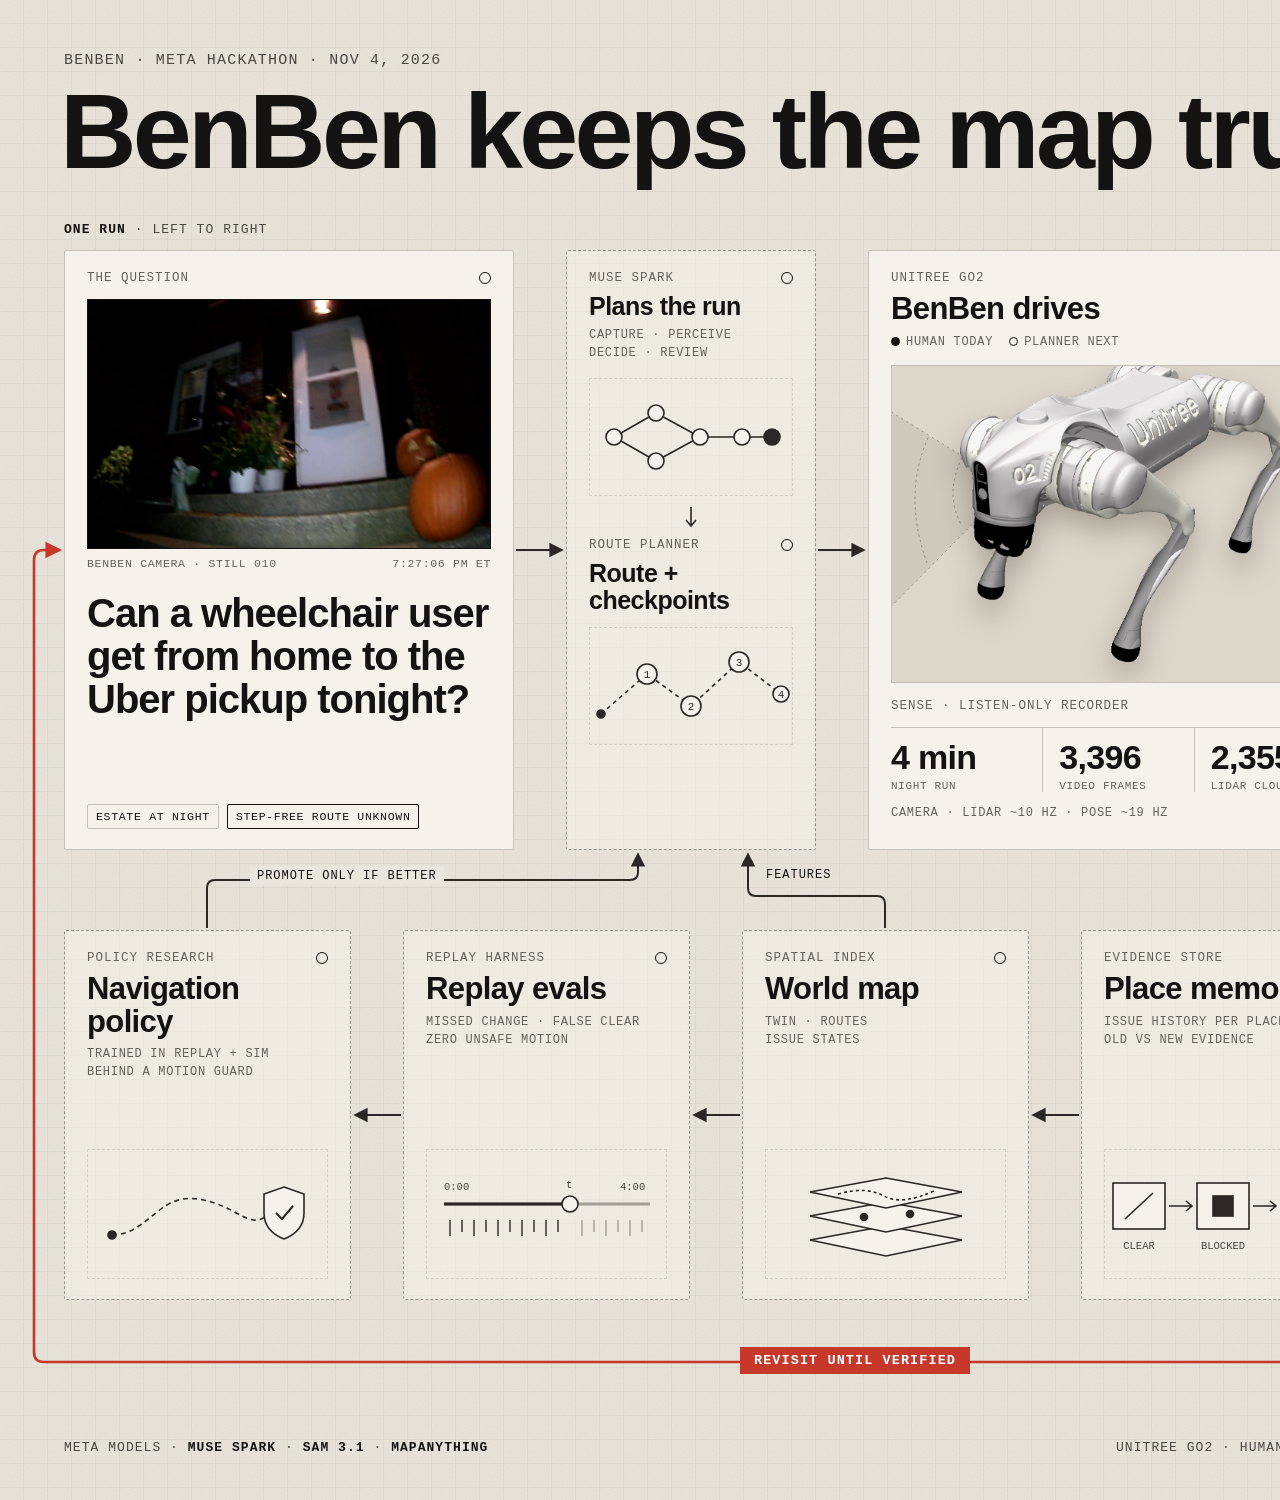
==== docs/onepagers/master.html @ 8ac91b49 "Add master graphic, one-pagers (today, 2032), v2 house style and Go2 render master.png merges the pi" ====
<!doctype html>
<html lang="en">
<head>
<meta charset="utf-8">
<title>BenBen Master Graphic</title>
<meta name="viewport" content="width=2400">
<style>
@font-face{font-family:"Inter";src:url("../../app/static/fonts/Inter-Latin.woff2") format("woff2");font-weight:100 900;}
:root{
  --ink:#141312; --ink2:#1e1c1a; --ink3:#2a2724;
  --g1:#4a4642; --g2:#66615b; --g3:#a39d94; --hair:rgba(20,19,18,.22);
  --paper:#ebe6dd; --card:#f5f2ec; --card2:#efebe4; --well:#ddd6ca;
  --red:#c7372a; --red2:#8f2a20; --red3:#e0786b; --khaki:#b3a37f;
  --grot:"Helvetica Neue",Helvetica,Arial,sans-serif;
  --mono:"SF Mono",ui-monospace,Menlo,monospace;
}
*{box-sizing:border-box;margin:0;padding:0}
html,body{width:2400px;height:1500px;overflow:hidden;background:var(--paper)}
body{font-family:Inter,system-ui,sans-serif;color:var(--ink);-webkit-font-smoothing:antialiased;position:relative;
  background-color:var(--paper);
  background-image:
    linear-gradient(rgba(20,19,18,.045) 1px,transparent 1px),
    linear-gradient(90deg,rgba(20,19,18,.045) 1px,transparent 1px);
  background-size:24px 24px;background-position:-1px -1px;}
body::before{content:"";position:absolute;inset:0;pointer-events:none;opacity:.35;mix-blend-mode:multiply;
  background-image:url("data:image/svg+xml;utf8,<svg xmlns='http://www.w3.org/2000/svg' width='240' height='240'><filter id='n'><feTurbulence type='fractalNoise' baseFrequency='.9' numOctaves='2' stitchTiles='stitch'/><feColorMatrix values='0 0 0 0 .45  0 0 0 0 .42  0 0 0 0 .38  0 0 0 .35 0'/></filter><rect width='240' height='240' filter='url(%23n)'/></svg>");}
.abs{position:absolute}
.mono{font-family:var(--mono);text-transform:uppercase;letter-spacing:.08em}

/* header */
.eyebrow{left:64px;top:52px;font-size:15px;color:var(--g1)}
h1{position:absolute;left:60px;top:78px;font-family:var(--grot);font-weight:700;font-size:106px;line-height:1;letter-spacing:-.035em;color:var(--ink)}
.sub{left:1452px;top:104px;width:884px;font-size:25px;line-height:1.42;color:var(--ink3)}
.legend{right:64px;top:44px;display:flex;gap:22px;align-items:center;font-size:13px;color:var(--g1);border:1px solid var(--hair);padding:9px 14px;background:var(--card)}
.legend span{display:inline-flex;gap:8px;align-items:center}
.lane{font-size:13px;color:var(--g1)}
.lane b{color:var(--ink);font-weight:600}

/* status dots */
.dot{width:12px;height:12px;border-radius:50%;border:1.6px solid var(--ink);display:inline-block;flex:none}
.dot.ran{background:var(--ink)}
.dot.wired{background:linear-gradient(90deg,var(--ink) 50%,transparent 50%)}
.dark .dot{border-color:#efebe4}
.dark .dot.ran{background:#efebe4}
.dots{display:inline-flex;gap:5px}

/* cards */
.card{position:absolute;background:var(--card);border:1px solid var(--hair);border-radius:2px;padding:20px 22px;display:flex;flex-direction:column}
.card.road{border-style:dashed;border-color:rgba(20,19,18,.4);background:rgba(245,242,236,.55)}
.card.road .icon{background:transparent;border-style:dashed}
.card.dark{background:var(--ink2);border-color:var(--ink);color:#f2eee7}
.k{display:flex;justify-content:space-between;align-items:center;font-family:var(--mono);font-size:12.5px;letter-spacing:.08em;text-transform:uppercase;color:var(--g2)}
.dark .k{color:#b5aea4}
.t{font-family:var(--grot);font-weight:700;font-size:31px;letter-spacing:-.02em;line-height:1.05;margin-top:8px}
.t.sm{font-size:25px}
.s{font-family:var(--mono);font-size:12px;letter-spacing:.06em;text-transform:uppercase;color:var(--g2);margin-top:7px;line-height:1.5}
.dark .s{color:#b5aea4}
.photo{position:relative;overflow:hidden;background:#000;border:1px solid var(--ink)}
.photo img{display:block;width:100%;height:100%;object-fit:cover}
.cap{display:flex;justify-content:space-between;font-family:var(--mono);font-size:11.5px;letter-spacing:.06em;text-transform:uppercase;color:var(--g2);margin-top:8px}
.rule{height:1px;background:var(--hair);margin:16px 0}
.dark .rule{background:rgba(239,235,228,.18)}
.icon{margin-top:auto;height:112px;background:var(--card2);border:1px solid rgba(20,19,18,.12);display:grid;place-items:center}
.icon svg{display:block}
.chip{display:inline-flex;align-items:center;gap:7px;font-family:var(--mono);font-size:11.5px;letter-spacing:.06em;text-transform:uppercase;padding:5px 8px;border:1px solid var(--hair);border-radius:2px;white-space:nowrap}
.chip i{width:9px;height:9px;border-radius:50%;display:inline-block}

/* question */
.q{font-family:var(--grot);font-weight:700;font-size:40px;line-height:1.08;letter-spacing:-.025em;margin-top:22px;color:var(--ink)}

/* robot */
.robot{position:relative;height:318px;background:var(--well);margin-top:14px;border:1px solid rgba(20,19,18,.12);overflow:hidden}
.robot img{position:absolute;left:68px;top:-6px;width:330px;filter:sepia(.28) saturate(.75) contrast(1.06) brightness(.96) drop-shadow(0 14px 14px rgba(40,30,20,.28))}
.robot .fan{position:absolute;left:0;top:0}
.stats{display:grid;grid-template-columns:repeat(3,1fr);gap:0;margin-top:14px;border-top:1px solid var(--hair)}
.stat{padding:12px 0 0}
.stat+.stat{padding-left:16px;border-left:1px solid var(--hair)}
.stat .v{font-family:var(--grot);font-weight:700;font-size:34px;letter-spacing:-.02em;line-height:1}
.stat .l{font-family:var(--mono);font-size:11px;letter-spacing:.06em;text-transform:uppercase;color:var(--g2);margin-top:6px}

/* finding */
.sam{position:absolute;border:3px solid var(--red);background:rgba(199,55,42,.12)}
.sam span{position:absolute;left:-3px;top:-27px;background:var(--red);color:#fff;font-family:var(--mono);font-size:12px;font-weight:600;letter-spacing:.04em;padding:4px 7px;white-space:nowrap}
.quote{font-size:22px;line-height:1.4;color:#f5f2ec;margin-top:14px}
.tally{display:flex;gap:8px;flex-wrap:nowrap;margin-top:auto}
.dark .chip{border-color:rgba(239,235,228,.3);color:#efebe4}
.chip.flag{background:var(--khaki);border-color:var(--khaki);color:var(--ink);font-weight:600}

/* twin */
.twinwrap{display:grid;grid-template-columns:200px 1fr;gap:16px;margin-top:12px;flex:1;min-height:0}
.lidar{background:#fafafa;border:1px solid rgba(20,19,18,.12);height:168px;overflow:hidden}
.lidar img{width:100%;height:100%;object-fit:cover;filter:grayscale(1) contrast(1.15) sepia(.25)}

/* footer */
.foot{left:64px;right:64px;top:1440px;display:flex;justify-content:space-between;font-size:13px;color:var(--g1)}
.foot b{color:var(--ink);font-weight:600}
svg.wires{position:absolute;left:0;top:0;pointer-events:none}
.wlabel{position:absolute;font-family:var(--mono);font-size:12px;letter-spacing:.08em;text-transform:uppercase;color:var(--ink);background:var(--paper);padding:3px 7px;white-space:nowrap}
</style>
</head>
<body>

<!-- ============ HEADER ============ -->
<div class="abs mono eyebrow">BenBen · Meta hackathon · Nov 4, 2026</div>
<h1>BenBen keeps the map true.</h1>
<p class="abs sub">Routing apps trust their map. BenBen walks the route and Meta's models judge each hazard. Nothing counts as clear until it is seen clear.</p>
<div class="abs legend mono"><span><i class="dot ran"></i>ran Nov 4</span><span><i class="dot wired"></i>wired, tested offline</span><span><i class="dot"></i>roadmap</span></div>

<div class="abs mono lane" style="left:64px;top:222px"><b>One run</b> · left to right</div>
<div class="abs mono lane" style="left:1420px;top:892px"><b>Every run</b> · memory · right to left</div>

<!-- ============ TOP LANE: ONE RUN ============ -->
<!-- 1 question -->
<div class="card" style="left:64px;top:250px;width:450px;height:600px">
  <div class="k"><span>The question</span><i class="dot"></i></div>
  <div class="photo" style="margin-top:14px;height:250px"><img src="assets/m-frame-010.jpg" alt="Night camera frame: concrete steps with pumpkins up to a door, no ramp"></div>
  <div class="cap"><span>BenBen camera · still 010</span><span>7:27:06 PM ET</span></div>
  <p class="q">Can a wheelchair user get from home to the Uber pickup tonight?</p>
  <div style="margin-top:auto;display:flex;gap:8px"><span class="chip">Estate at night</span><span class="chip" style="border-color:var(--ink);color:var(--ink)">Step-free route unknown</span></div>
</div>

<!-- 2 plan -->
<div class="card road" style="left:566px;top:250px;width:250px;height:600px">
  <div class="k"><span>Muse Spark</span><i class="dot"></i></div>
  <div class="t sm">Plans the run</div>
  <div class="s">capture · perceive<br>decide · review</div>
  <div class="icon" style="margin-top:16px;height:118px">
    <svg width="190" height="80" viewBox="0 0 190 80" fill="none" stroke="#2a2724" stroke-width="1.6">
      <path d="M18 40 L60 16 M18 40 L60 64 M60 16 L104 40 M60 64 L104 40 M104 40 L146 40 M146 40 L176 40"/>
      <circle cx="18" cy="40" r="8" fill="#f5f2ec"/><circle cx="60" cy="16" r="8" fill="#f5f2ec"/><circle cx="60" cy="64" r="8" fill="#f5f2ec"/>
      <circle cx="104" cy="40" r="8" fill="#f5f2ec"/><circle cx="146" cy="40" r="8" fill="#f5f2ec"/><circle cx="176" cy="40" r="8" fill="#2a2724"/>
    </svg>
  </div>
  <div style="text-align:center;margin:10px 0 6px"><svg width="14" height="22" viewBox="0 0 14 22"><path d="M7 1V19M2 14L7 20L12 14" fill="none" stroke="#2a2724" stroke-width="1.6"/></svg></div>
  <div class="k"><span>Route planner</span><i class="dot"></i></div>
  <div class="t sm">Route + checkpoints</div>
  <div class="icon" style="margin-top:14px;height:118px">
    <svg width="200" height="84" viewBox="0 0 200 84" fill="none" stroke="#2a2724" stroke-width="1.6" font-family="Menlo,monospace" font-size="11">
      <path d="M10 70 L56 30 L100 62 L148 18 L190 50" stroke-dasharray="4 4"/>
      <circle cx="10" cy="70" r="4" fill="#2a2724"/>
      <g fill="#f5f2ec"><circle cx="56" cy="30" r="10"/><circle cx="100" cy="62" r="10"/><circle cx="148" cy="18" r="10"/><circle cx="190" cy="50" r="8"/></g>
      <g fill="#2a2724" stroke="none" text-anchor="middle"><text x="56" y="34">1</text><text x="100" y="66">2</text><text x="148" y="22">3</text><text x="190" y="54">4</text></g>
    </svg>
  </div>
</div>

<!-- 3 robot + sense -->
<div class="card" style="left:868px;top:250px;width:500px;height:600px">
  <div class="k"><span>Unitree Go2</span><span class="dots"><i class="dot ran"></i><i class="dot"></i></span></div>
  <div class="t">BenBen drives</div>
  <div class="s" style="display:flex;gap:16px;align-items:center"><span style="display:inline-flex;gap:6px;align-items:center"><i class="dot ran" style="width:9px;height:9px"></i>human today</span><span style="display:inline-flex;gap:6px;align-items:center"><i class="dot" style="width:9px;height:9px"></i>planner next</span></div>
  <div class="robot">
    <svg class="fan" width="456" height="300" viewBox="0 0 456 300">
      <path d="M118 120 L-10 40 L-10 250 Z" fill="rgba(20,19,18,.07)"/>
      <path d="M118 120 L-10 40 M118 120 L-10 250" stroke="rgba(20,19,18,.35)" stroke-width="1" stroke-dasharray="2 4"/>
      <g fill="none" stroke="rgba(20,19,18,.35)" stroke-width="1" stroke-dasharray="1.5 4" stroke-linecap="round"><path d="M70 92 Q52 128 70 160"/><path d="M36 72 Q10 130 36 200"/></g>
    </svg>
    <img src="assets/go2-render.png" alt="Unitree Go2 robot dog">
  </div>
  <div class="k" style="margin-top:16px"><span>Sense · listen-only recorder</span><i class="dot ran"></i></div>
  <div class="stats">
    <div class="stat"><div class="v">4 min</div><div class="l">night run</div></div>
    <div class="stat"><div class="v">3,396</div><div class="l">video frames</div></div>
    <div class="stat"><div class="v">2,355</div><div class="l">LiDAR clouds</div></div>
  </div>
  <div class="s" style="margin-top:12px">camera · LiDAR ~10 Hz · pose ~19 Hz</div>
</div>

<!-- 4 finding (focal) -->
<div class="card dark" style="left:1420px;top:250px;width:600px;height:600px">
  <div class="k"><span>SAM 3.1 + Muse Spark</span><i class="dot ran"></i></div>
  <div class="t" style="color:#f5f2ec">Perceive + decide</div>
  <div class="photo" style="margin-top:14px;height:300px;border-color:#000">
    <img src="assets/m-frame-048.jpg" alt="Night frame: a large white paper bag on the footpath">
    <div class="sam" style="left:15.234%;top:40.417%;width:32.656%;height:59.444%"><span>SAM 3.1 · paper bag · 0.86</span></div>
  </div>
  <div style="display:flex;gap:10px;align-items:center;margin-top:14px">
    <span class="chip flag">Flag for service</span>
    <span class="mono" style="font-size:11.5px;color:#b5aea4">7:27:46 PM · Muse 20.8 s · SAM 1.7 s</span>
  </div>
  <p class="quote">“A large white paper bag is sitting on the path in the torch light.”</p>
  <div class="tally">
    <span class="mono" style="font-size:11.5px;color:#b5aea4;align-self:center;margin-right:2px">14 stills</span>
    <span class="chip"><i style="background:#efebe4"></i>1 reroute</span>
    <span class="chip"><i style="background:var(--khaki)"></i>2 flag</span>
    <span class="chip"><i style="background:var(--red3)"></i>1 report</span>
    <span class="chip"><i style="border:1.5px solid #a39d94"></i>10 need a human</span>
  </div>
</div>

<!-- 5 review -->
<div class="card" style="left:2072px;top:250px;width:264px;height:600px">
  <div class="k"><span>Workbench</span><i class="dot wired"></i></div>
  <div class="t">Review → act</div>
  <div class="s">a person approves</div>
  <div class="icon" style="margin-top:18px;height:190px">
    <svg width="210" height="110" viewBox="0 0 210 110" fill="none" stroke="#2a2724" stroke-width="1.6">
      <rect x="6" y="38" width="96" height="34" rx="17" fill="#f5f2ec"/>
      <circle cx="24" cy="55" r="9" fill="#2a2724" stroke="none"/><path d="M19.5 55 L23 58.5 L29 51.5" stroke="#f5f2ec" stroke-width="1.8"/>
      <text x="40" y="60" font-family="Menlo,monospace" font-size="12" fill="#2a2724" stroke="none">APPROVE</text>
      <path d="M110 55 H130 M125 50 L131 55 L125 60"/>
      <path d="M142 12 H196 V92 L188 98 L180 92 L172 98 L164 92 L156 98 L148 92 L142 98 Z" fill="#f5f2ec"/>
      <path d="M152 28 H186 M152 40 H186 M152 52 H176" stroke-width="1.2"/>
      <circle cx="178" cy="74" r="8"/><path d="M174 74 L177 77 L182 71"/>
    </svg>
  </div>
  <div class="k" style="margin-top:22px"><span>Actions</span></div>
  <div style="display:flex;flex-direction:column;gap:8px;margin-top:10px">
    <span class="chip" style="align-self:flex-start"><i style="background:var(--red)"></i>Report an issue</span>
    <span class="chip" style="align-self:flex-start"><i style="background:var(--ink)"></i>Reroute</span>
    <span class="chip" style="align-self:flex-start"><i style="background:var(--khaki)"></i>Flag for service</span>
    <span class="chip" style="align-self:flex-start"><i style="border:1.5px solid var(--g3)"></i>Needs a human</span>
  </div>
</div>

<!-- ============ BOTTOM LANE: MEMORY ============ -->
<!-- archive -->
<div class="card" style="left:2072px;top:930px;width:264px;height:370px">
  <div class="k"><span>SQLite + run folder</span><i class="dot ran"></i></div>
  <div class="t">Run archive</div>
  <div class="s">every frame · cloud · pose</div>
  <div class="icon" style="height:150px">
    <svg width="210" height="100" viewBox="0 0 210 100" fill="none" stroke="#2a2724" stroke-width="1.6" font-family="Menlo,monospace" font-size="11">
      <g fill="#f5f2ec"><path d="M12 14 H50 L62 26 V86 H12 Z"/><path d="M80 14 H118 L130 26 V86 H80 Z"/><path d="M148 14 H186 L198 26 V86 H148 Z"/></g>
      <path d="M50 14 V26 H62 M118 14 V26 H130 M186 14 V26 H198" stroke-width="1.2"/>
      <path d="M29 42 L43 50 L29 58 Z" fill="#2a2724"/>
      <g fill="#2a2724" stroke="none"><circle cx="96" cy="44" r="2"/><circle cx="104" cy="50" r="2"/><circle cx="112" cy="46" r="2"/><circle cx="100" cy="56" r="2"/><circle cx="110" cy="58" r="2"/></g>
      <path d="M160 42 H186 M160 50 H184 M160 58 H182" stroke-width="1.2"/>
      <g fill="#2a2724" stroke="none" text-anchor="middle"><text x="37" y="78">mp4</text><text x="105" y="78">npy</text><text x="173" y="78">jsonl</text></g>
    </svg>
  </div>
</div>

<!-- twin -->
<div class="card" style="left:1420px;top:930px;width:600px;height:370px">
  <div class="k"><span>Reconstruction</span><i class="dot ran"></i></div>
  <div class="t">Virtual twin</div>
  <div class="twinwrap">
    <div>
      <div class="lidar"><img src="assets/m-lidar-iso.jpg" alt="LiDAR voxel map of the Nov 4 route"></div>
      <div class="cap" style="margin-top:7px"><span>LiDAR map · Nov 4</span></div>
      <div style="font-size:16px;line-height:1.4;color:var(--ink3);margin-top:16px"><b style="color:var(--red2)">Bag stays open:</b> a dark view can't close it.</div>
    </div>
    <div style="display:flex;flex-direction:column">
      <svg id="twin" viewBox="0 -4 482 330" width="350" height="240" style="margin-top:4px"></svg>
      <div class="cap" style="margin-top:0;justify-content:flex-end"><span>schematic · pins placed by hand</span></div>
    </div>
  </div>
</div>

<!-- place memory -->
<div class="card road" style="left:1081px;top:930px;width:287px;height:370px">
  <div class="k"><span>Evidence store</span><i class="dot"></i></div>
  <div class="t">Place memory</div>
  <div class="s">issue history per place<br>old vs new evidence</div>
  <div class="icon" style="height:130px">
    <svg width="240" height="86" viewBox="0 0 240 86" fill="none" stroke="#2a2724" stroke-width="1.6" font-family="Menlo,monospace" font-size="10.5">
      <rect x="8" y="12" width="52" height="46" fill="#f5f2ec"/><path d="M20 48 L48 22"/>
      <rect x="92" y="12" width="52" height="46" fill="#f5f2ec"/><rect x="108" y="25" width="20" height="20" fill="#2a2724"/>
      <rect x="176" y="12" width="52" height="46" fill="#f5f2ec"/><path d="M188 48 L216 22"/><path d="M196 36 L201 41 L210 30" stroke-width="2"/>
      <path d="M64 35 H86 M81 30 L87 35 L81 40 M148 35 H170 M165 30 L171 35 L165 40"/>
      <g fill="#4a4642" stroke="none" text-anchor="middle"><text x="34" y="78">CLEAR</text><text x="118" y="78">BLOCKED</text><text x="202" y="78">CLEARED</text></g>
    </svg>
  </div>
</div>

<!-- world map -->
<div class="card road" style="left:742px;top:930px;width:287px;height:370px">
  <div class="k"><span>Spatial index</span><i class="dot"></i></div>
  <div class="t">World map</div>
  <div class="s">twin · routes<br>issue states</div>
  <div class="icon" style="height:130px">
    <svg width="200" height="100" viewBox="0 0 200 100" fill="none" stroke="#2a2724" stroke-width="1.6">
      <path d="M100 62 L176 76 L100 92 L24 76 Z" fill="#f5f2ec"/>
      <path d="M100 38 L176 52 L100 68 L24 52 Z" fill="#f5f2ec"/>
      <path d="M100 14 L176 28 L100 44 L24 28 Z" fill="#f5f2ec"/>
      <path d="M52 30 Q80 22 98 32 T150 26" stroke-dasharray="3 3"/>
      <circle cx="78" cy="53" r="3.5" fill="#2a2724"/><circle cx="124" cy="50" r="3.5" fill="#2a2724"/>
    </svg>
  </div>
</div>

<!-- replay -->
<div class="card road" style="left:403px;top:930px;width:287px;height:370px">
  <div class="k"><span>Replay harness</span><i class="dot"></i></div>
  <div class="t">Replay evals</div>
  <div class="s">missed change · false clear<br>zero unsafe motion</div>
  <div class="icon" style="height:130px">
    <svg width="230" height="80" viewBox="0 0 230 80" fill="none" stroke="#2a2724" stroke-width="1.6" font-family="Menlo,monospace" font-size="10.5">
      <path d="M12 30 H218" stroke="#a39d94" stroke-width="3"/><path d="M12 30 H138" stroke-width="3"/>
      <circle cx="138" cy="30" r="8" fill="#f5f2ec"/>
      <g stroke-width="1.4"><path d="M18 46 V62 M30 46 V58 M42 46 V62 M54 46 V58 M66 46 V62 M78 46 V58 M90 46 V62 M102 46 V58 M114 46 V62 M126 46 V58"/></g>
      <g stroke="#a39d94" stroke-width="1.4"><path d="M150 46 V62 M162 46 V58 M174 46 V62 M186 46 V58 M198 46 V62 M210 46 V58"/></g>
      <g fill="#4a4642" stroke="none"><text x="12" y="16">0:00</text><text x="134" y="14">t</text><text x="188" y="16">4:00</text></g>
    </svg>
  </div>
</div>

<!-- policy -->
<div class="card road" style="left:64px;top:930px;width:287px;height:370px">
  <div class="k"><span>Policy research</span><i class="dot"></i></div>
  <div class="t">Navigation policy</div>
  <div class="s">trained in replay + sim<br>behind a motion guard</div>
  <div class="icon" style="height:130px">
    <svg width="220" height="90" viewBox="0 0 220 90" fill="none" stroke="#2a2724" stroke-width="1.6">
      <path d="M14 66 C50 66 60 24 100 30 S150 62 170 46" stroke-dasharray="5 4"/>
      <circle cx="14" cy="66" r="4" fill="#2a2724"/>
      <path d="M186 18 L206 25 V44 C206 58 196 66 186 70 C176 66 166 58 166 44 V25 Z" fill="#f5f2ec"/>
      <path d="M178 44 L184 50 L195 37" stroke-width="2"/>
    </svg>
  </div>
</div>

<!-- ============ WIRES ============ -->
<svg class="wires" width="2400" height="1500" viewBox="0 0 2400 1500">
  <defs>
    <marker id="a" viewBox="0 0 10 10" refX="8" refY="5" markerWidth="9" markerHeight="9" orient="auto-start-reverse"><path d="M1 1 L9 5 L1 9 Z" fill="#2a2724"/></marker>
    <marker id="ar" viewBox="0 0 10 10" refX="8" refY="5" markerWidth="8" markerHeight="8" orient="auto-start-reverse"><path d="M1 1 L9 5 L1 9 Z" fill="#c7372a"/></marker>
  </defs>
  <g stroke="#2a2724" stroke-width="2" fill="none" marker-end="url(#a)">
    <!-- online run -->
    <path d="M516 550 H562"/><path d="M818 550 H864"/><path d="M1370 550 H1416"/><path d="M2022 550 H2068"/>
    <!-- every step -->
    <path d="M2204 852 V926"/>
    <!-- memory, right to left -->
    <path d="M2070 1115 H2024"/><path d="M1418 1115 H1372"/><path d="M1079 1115 H1033"/><path d="M740 1115 H694"/><path d="M401 1115 H355"/>
    <!-- features: world map -> route planner -->
    <path d="M885 928 V904 Q885 896 877 896 H756 Q748 896 748 888 V854"/>
    <!-- promote only if better: policy -> route planner -->
    <path d="M207 928 V888 Q207 880 215 880 H630 Q638 880 638 872 V854"/>
  </g>
  <!-- revisit until verified (red loop): twin -> back to the question -->
  <path d="M1720 1302 V1352 Q1720 1362 1710 1362 H44 Q34 1362 34 1352 V560 Q34 550 44 550 H60" stroke="#c7372a" stroke-width="2.6" fill="none" marker-end="url(#ar)"/>
</svg>
<div class="wlabel" style="left:2214px;top:878px">every step</div>
<div class="wlabel" style="left:250px;top:866px">promote only if better</div>
<div class="wlabel" style="left:766px;top:882px;background:transparent;padding:0;top:868px">features</div>
<div class="wlabel" style="left:740px;top:1347px;background:var(--red);color:#fff;font-weight:600;font-size:13.5px;padding:6px 14px">revisit until verified</div>

<div class="abs foot mono"><span>Meta models · <b>Muse Spark</b> · <b>SAM 3.1</b> · <b>MapAnything</b></span><span>Unitree Go2 · human-piloted Nov 4</span><span><b>github.com/shivraj-S-bhatti/benben</b></span></div>

<script>
/* isometric twin schematic, ink on paper (ported from hero.html) */
(function(){
  const svg=document.getElementById('twin');
  const k=15,ox=208,oy=56;
  const P=(x,y,z=0)=>[ox+(x-y)*k*.866, oy+(x+y)*k*.5-z*k];
  const pts=a=>a.map(p=>P(...p).map(v=>v.toFixed(1)).join(',')).join(' ');
  let out='';
  const L='#2a2724';
  const poly=(a,fill,stroke=L,w=1.1,extra='')=>out+=`<polygon points="${pts(a)}" fill="${fill}" stroke="${stroke}" stroke-width="${w}" stroke-linejoin="round" ${extra}/>`;
  const line=(a,stroke=L,w=1.1,extra='')=>out+=`<polyline points="${pts(a)}" fill="none" stroke="${stroke}" stroke-width="${w}" stroke-linecap="round" stroke-linejoin="round" ${extra}/>`;
  poly([[0,0],[20,0],[20,14],[0,14]],'#efebe4','rgba(20,19,18,.35)',1);
  for(let i=1;i<20;i++)for(let j=1;j<14;j++){const [a,b]=P(i,j);out+=`<circle cx="${a}" cy="${b}" r=".7" fill="rgba(20,19,18,.25)"/>`;}
  poly([[8.2,0],[11.6,0],[11.6,14],[8.2,14]],'#e4ded3','rgba(20,19,18,.5)',1);
  poly([[3,6],[5.2,6],[5.2,8.2],[3,8.2]],'#e4ded3','rgba(20,19,18,.45)',1);
  poly([[5.2,7],[8.2,7],[8.2,8.2],[5.2,8.2]],'#e4ded3','rgba(20,19,18,.45)',1);
  for(let i=0;i<3;i++)line([[3,6+i*.55,.35*(3-i)],[5.2,6+i*.55,.35*(3-i)]],L,1.3);
  line([[8.2,1,1],[8.2,5,1]],L,1.1);
  for(let y=1;y<=5;y+=.8)line([[8.2,y,0],[8.2,y,1]],'rgba(20,19,18,.55)',.8);
  const box=(x0,x1,y0,y1,h,name)=>{
    poly([[x1,y0,0],[x1,y1,0],[x1,y1,h],[x1,y0,h]],'#ddd6ca');
    poly([[x0,y1,0],[x1,y1,0],[x1,y1,h],[x0,y1,h]],'#cfc7b9');
    poly([[x0,y0,h],[x1,y0,h],[x1,y1,h],[x0,y1,h]],'#f5f2ec');
    for(let z=1;z<h-.6;z+=1.2)for(let x=x0+.7;x<x1-.6;x+=1.3)line([[x,y1,z],[x+.6,y1,z],[x+.6,y1,z+.6],[x,y1,z+.6],[x,y1,z]],'rgba(20,19,18,.45)',.7);
    for(let z=1;z<h-.6;z+=1.2)for(let y=y0+.7;y<y1-.6;y+=1.3)line([[x1,y,z],[x1,y+.6,z],[x1,y+.6,z+.6],[x1,y,z+.6],[x1,y,z]],'rgba(20,19,18,.35)',.7);
    const [a,b]=P((x0+x1)/2,(y0+y1)/2,h);
    out+=`<text x="${a}" y="${b+3}" text-anchor="middle" font-family="Menlo,monospace" font-size="9" letter-spacing="1" fill="#4a4642">${name}</text>`;
  };
  const tree=(x,y)=>{line([[x,y,0],[x,y,1.4]],'rgba(20,19,18,.6)',1);const [a,b]=P(x,y,2.2);out+=`<circle cx="${a}" cy="${b}" r="9" fill="#e4ded3" stroke="rgba(20,19,18,.6)" stroke-width="1"/>`;};
  tree(13.5,1.5);tree(17,2.5);
  box(1,7,0.8,6,4.2,'BLOCK A');
  tree(1.5,12.5);tree(4.5,13.5);
  box(14,19.2,6,13,3.2,'BLOCK B');
  line([[9.9,0],[9.7,3],[10.2,6],[9.8,9.5],[10.1,14]],L,1.8,'stroke-dasharray="1 4"');
  const cam=(x,y,tx,ty,spread,col,fill,dash)=>{
    const dx=tx-x,dy=ty-y,Ln=Math.hypot(dx,dy),nx=-dy/Ln*spread,ny=dx/Ln*spread;
    poly([[x,y],[tx+nx,ty+ny],[tx-nx,ty-ny]],fill,col,1,dash?'stroke-dasharray="3 3"':'');
    const [a,b]=P(x,y);out+=`<circle cx="${a}" cy="${b}" r="4" fill="#f5f2ec" stroke="${col}" stroke-width="1.4"/><circle cx="${a}" cy="${b}" r="1.5" fill="${col}"/>`;
  };
  cam(11,5,8.4,1.4,1.4,'#77726b','rgba(119,114,107,.16)',false);
  cam(10.3,13.4,9.9,9.8,1.3,'#2a2724','rgba(20,19,18,.06)',true);
  const tag=(a,b,label,col,anchor,fill='#f5f2ec',tc='#141312')=>{
    const w=label.length*8.6+16,x0=anchor==='end'?a-w:a;
    out+=`<rect x="${x0}" y="${b-10}" width="${w}" height="24" fill="${fill}" stroke="${col}"/><text x="${x0+8}" y="${b+6}" font-family="Menlo,monospace" font-size="14" font-weight="600" letter-spacing=".4" fill="${tc}">${label}</text>`;
  };
  const pin=(x,y,col,label,lx,ly,anchor,fill,tc)=>{
    const [a,b]=P(x,y);const top=b-30;
    out+=`<ellipse cx="${a}" cy="${b}" rx="6" ry="3" fill="${col}" fill-opacity=".3" stroke="${col}" stroke-width="1"/><line x1="${a}" y1="${b}" x2="${a}" y2="${top}" stroke="#2a2724" stroke-width="1.2"/><circle cx="${a}" cy="${top}" r="6" fill="${col}" stroke="#f5f2ec" stroke-width="1.2"/>`;
    tag(a+lx,top+ly,label,col,anchor,fill,tc);
  };
  pin(4.1,7.1,'#2a2724','STEPS',-11,0,'end');
  pin(9.8,9.3,'#c7372a','BAG · OPEN',-11,0,'end','#c7372a','#fff');
  {const [a,b]=P(11,5);tag(a+10,b+4,'TOO DARK','#77726b','start');}
  svg.innerHTML=out;
})();
</script>
</body>
</html>
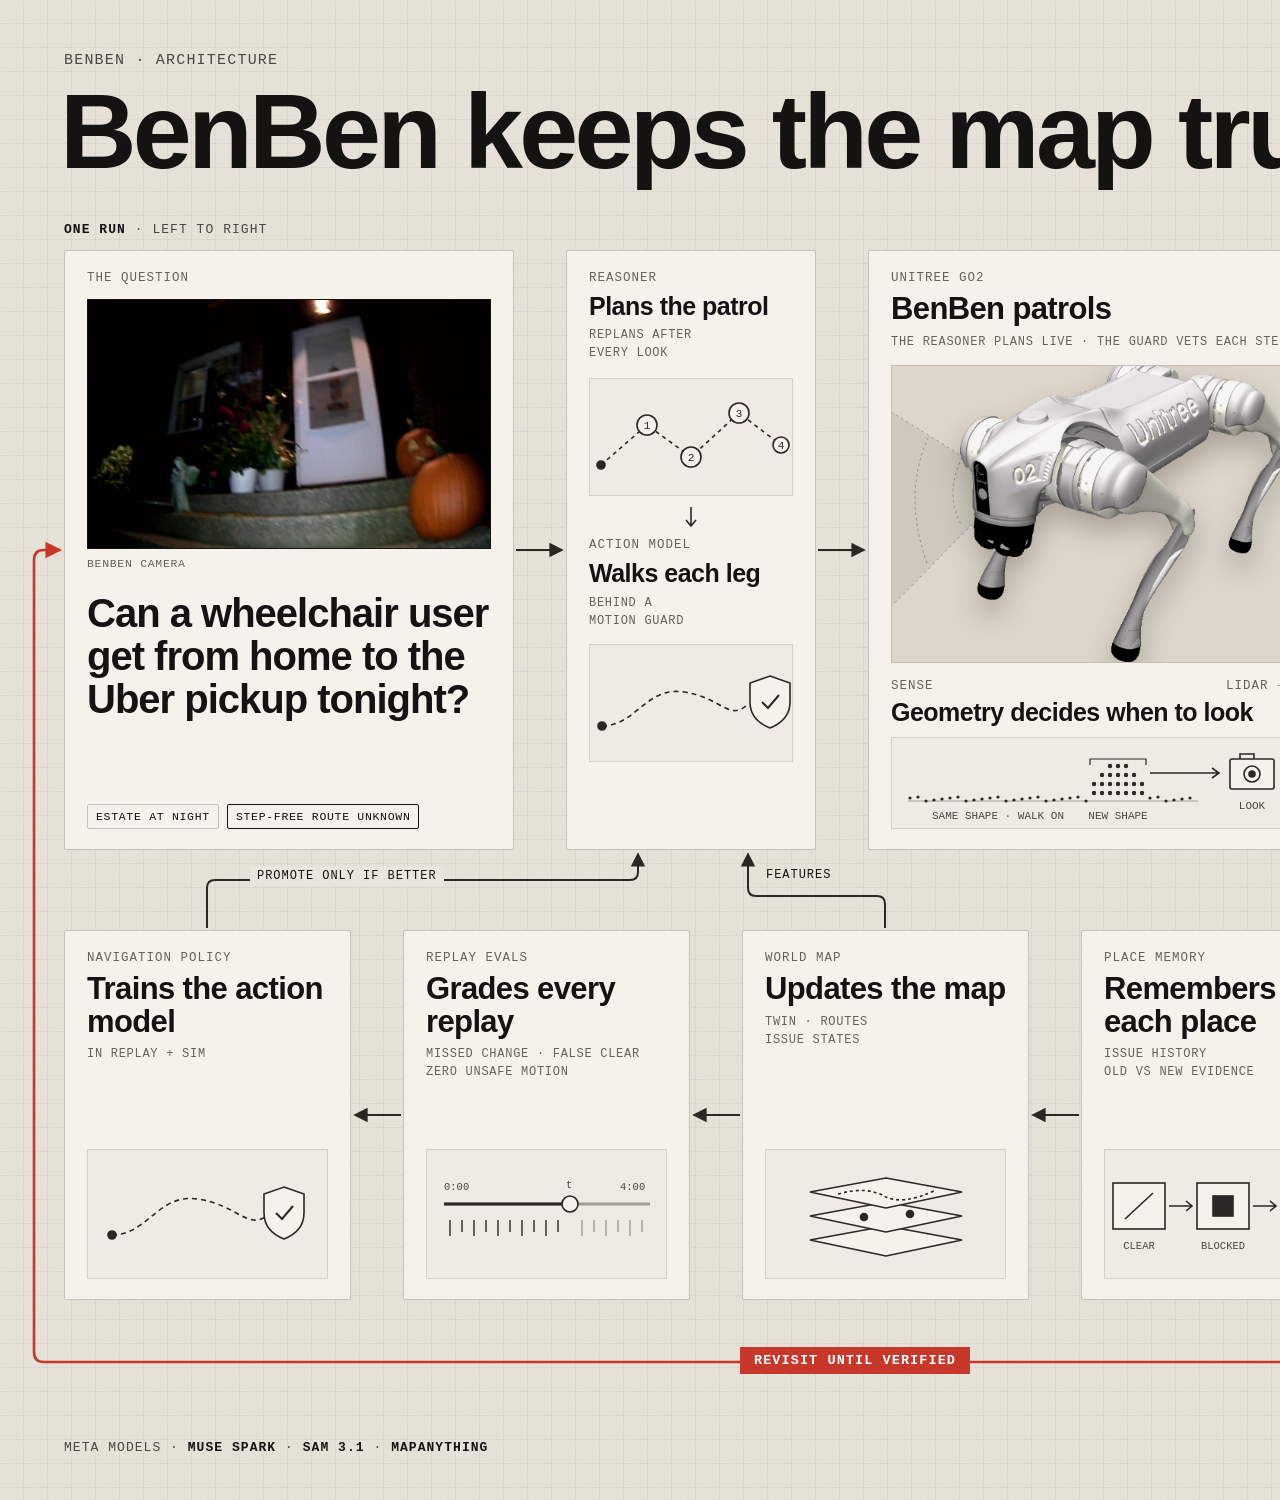
==== commit c7efe480: "Reframe visuals around behaviours; add 2032 operations twin Master graphic and today page describe t" ====
--- a/docs/onepagers/master.html
+++ b/docs/onepagers/master.html
@@ -31,23 +31,11 @@
 .eyebrow{left:64px;top:52px;font-size:15px;color:var(--g1)}
 h1{position:absolute;left:60px;top:78px;font-family:var(--grot);font-weight:700;font-size:106px;line-height:1;letter-spacing:-.035em;color:var(--ink)}
 .sub{left:1452px;top:104px;width:884px;font-size:25px;line-height:1.42;color:var(--ink3)}
-.legend{right:64px;top:44px;display:flex;gap:22px;align-items:center;font-size:13px;color:var(--g1);border:1px solid var(--hair);padding:9px 14px;background:var(--card)}
-.legend span{display:inline-flex;gap:8px;align-items:center}
 .lane{font-size:13px;color:var(--g1)}
 .lane b{color:var(--ink);font-weight:600}
 
-/* status dots */
-.dot{width:12px;height:12px;border-radius:50%;border:1.6px solid var(--ink);display:inline-block;flex:none}
-.dot.ran{background:var(--ink)}
-.dot.wired{background:linear-gradient(90deg,var(--ink) 50%,transparent 50%)}
-.dark .dot{border-color:#efebe4}
-.dark .dot.ran{background:#efebe4}
-.dots{display:inline-flex;gap:5px}
-
 /* cards */
 .card{position:absolute;background:var(--card);border:1px solid var(--hair);border-radius:2px;padding:20px 22px;display:flex;flex-direction:column}
-.card.road{border-style:dashed;border-color:rgba(20,19,18,.4);background:rgba(245,242,236,.55)}
-.card.road .icon{background:transparent;border-style:dashed}
 .card.dark{background:var(--ink2);border-color:var(--ink);color:#f2eee7}
 .k{display:flex;justify-content:space-between;align-items:center;font-family:var(--mono);font-size:12.5px;letter-spacing:.08em;text-transform:uppercase;color:var(--g2)}
 .dark .k{color:#b5aea4}
@@ -65,24 +53,21 @@
 .chip{display:inline-flex;align-items:center;gap:7px;font-family:var(--mono);font-size:11.5px;letter-spacing:.06em;text-transform:uppercase;padding:5px 8px;border:1px solid var(--hair);border-radius:2px;white-space:nowrap}
 .chip i{width:9px;height:9px;border-radius:50%;display:inline-block}
 
+.ask{margin-top:18px;background:var(--card2);border:1px solid rgba(20,19,18,.14);padding:14px 14px 16px}
+.ask p{font-family:var(--grot);font-weight:700;font-size:28px;line-height:1.1;letter-spacing:-.02em;margin-top:8px}
+.cite{font-family:var(--mono);font-size:11.5px;letter-spacing:.06em;text-transform:uppercase;color:#b5aea4;margin-top:10px}
 /* question */
 .q{font-family:var(--grot);font-weight:700;font-size:40px;line-height:1.08;letter-spacing:-.025em;margin-top:22px;color:var(--ink)}
 
 /* robot */
-.robot{position:relative;height:318px;background:var(--well);margin-top:14px;border:1px solid rgba(20,19,18,.12);overflow:hidden}
+.robot{position:relative;height:300px;background:var(--well);margin-top:14px;border:1px solid rgba(20,19,18,.12);overflow:hidden}
 .robot img{position:absolute;left:68px;top:-6px;width:330px;filter:sepia(.28) saturate(.75) contrast(1.06) brightness(.96) drop-shadow(0 14px 14px rgba(40,30,20,.28))}
 .robot .fan{position:absolute;left:0;top:0}
-.stats{display:grid;grid-template-columns:repeat(3,1fr);gap:0;margin-top:14px;border-top:1px solid var(--hair)}
-.stat{padding:12px 0 0}
-.stat+.stat{padding-left:16px;border-left:1px solid var(--hair)}
-.stat .v{font-family:var(--grot);font-weight:700;font-size:34px;letter-spacing:-.02em;line-height:1}
-.stat .l{font-family:var(--mono);font-size:11px;letter-spacing:.06em;text-transform:uppercase;color:var(--g2);margin-top:6px}
 
 /* finding */
 .sam{position:absolute;border:3px solid var(--red);background:rgba(199,55,42,.12)}
 .sam span{position:absolute;left:-3px;top:-27px;background:var(--red);color:#fff;font-family:var(--mono);font-size:12px;font-weight:600;letter-spacing:.04em;padding:4px 7px;white-space:nowrap}
 .quote{font-size:22px;line-height:1.4;color:#f5f2ec;margin-top:14px}
-.tally{display:flex;gap:8px;flex-wrap:nowrap;margin-top:auto}
 .dark .chip{border-color:rgba(239,235,228,.3);color:#efebe4}
 .chip.flag{background:var(--khaki);border-color:var(--khaki);color:var(--ink);font-weight:600}
 
@@ -101,10 +86,9 @@
 <body>
 
 <!-- ============ HEADER ============ -->
-<div class="abs mono eyebrow">BenBen · Meta hackathon · Nov 4, 2026</div>
+<div class="abs mono eyebrow">BenBen · Architecture</div>
 <h1>BenBen keeps the map true.</h1>
-<p class="abs sub">Routing apps trust their map. BenBen walks the route and Meta's models judge each hazard. Nothing counts as clear until it is seen clear.</p>
-<div class="abs legend mono"><span><i class="dot ran"></i>ran Nov 4</span><span><i class="dot wired"></i>wired, tested offline</span><span><i class="dot"></i>roadmap</span></div>
+<p class="abs sub">Routing apps trust their map. BenBen patrols it, and nothing counts as clear until it is seen clear.</p>
 
 <div class="abs mono lane" style="left:64px;top:222px"><b>One run</b> · left to right</div>
 <div class="abs mono lane" style="left:1420px;top:892px"><b>Every run</b> · memory · right to left</div>
@@ -112,29 +96,19 @@
 <!-- ============ TOP LANE: ONE RUN ============ -->
 <!-- 1 question -->
 <div class="card" style="left:64px;top:250px;width:450px;height:600px">
-  <div class="k"><span>The question</span><i class="dot"></i></div>
+  <div class="k"><span>The question</span></div>
   <div class="photo" style="margin-top:14px;height:250px"><img src="assets/m-frame-010.jpg" alt="Night camera frame: concrete steps with pumpkins up to a door, no ramp"></div>
-  <div class="cap"><span>BenBen camera · still 010</span><span>7:27:06 PM ET</span></div>
+  <div class="cap"><span>BenBen camera</span></div>
   <p class="q">Can a wheelchair user get from home to the Uber pickup tonight?</p>
   <div style="margin-top:auto;display:flex;gap:8px"><span class="chip">Estate at night</span><span class="chip" style="border-color:var(--ink);color:var(--ink)">Step-free route unknown</span></div>
 </div>
 
-<!-- 2 plan -->
-<div class="card road" style="left:566px;top:250px;width:250px;height:600px">
-  <div class="k"><span>Muse Spark</span><i class="dot"></i></div>
-  <div class="t sm">Plans the run</div>
-  <div class="s">capture · perceive<br>decide · review</div>
+<!-- 2 reasoner + action model -->
+<div class="card" style="left:566px;top:250px;width:250px;height:600px">
+  <div class="k"><span>Reasoner</span></div>
+  <div class="t sm">Plans the patrol</div>
+  <div class="s">replans after<br>every look</div>
   <div class="icon" style="margin-top:16px;height:118px">
-    <svg width="190" height="80" viewBox="0 0 190 80" fill="none" stroke="#2a2724" stroke-width="1.6">
-      <path d="M18 40 L60 16 M18 40 L60 64 M60 16 L104 40 M60 64 L104 40 M104 40 L146 40 M146 40 L176 40"/>
-      <circle cx="18" cy="40" r="8" fill="#f5f2ec"/><circle cx="60" cy="16" r="8" fill="#f5f2ec"/><circle cx="60" cy="64" r="8" fill="#f5f2ec"/>
-      <circle cx="104" cy="40" r="8" fill="#f5f2ec"/><circle cx="146" cy="40" r="8" fill="#f5f2ec"/><circle cx="176" cy="40" r="8" fill="#2a2724"/>
-    </svg>
-  </div>
-  <div style="text-align:center;margin:10px 0 6px"><svg width="14" height="22" viewBox="0 0 14 22"><path d="M7 1V19M2 14L7 20L12 14" fill="none" stroke="#2a2724" stroke-width="1.6"/></svg></div>
-  <div class="k"><span>Route planner</span><i class="dot"></i></div>
-  <div class="t sm">Route + checkpoints</div>
-  <div class="icon" style="margin-top:14px;height:118px">
     <svg width="200" height="84" viewBox="0 0 200 84" fill="none" stroke="#2a2724" stroke-width="1.6" font-family="Menlo,monospace" font-size="11">
       <path d="M10 70 L56 30 L100 62 L148 18 L190 50" stroke-dasharray="4 4"/>
       <circle cx="10" cy="70" r="4" fill="#2a2724"/>
@@ -142,13 +116,25 @@
       <g fill="#2a2724" stroke="none" text-anchor="middle"><text x="56" y="34">1</text><text x="100" y="66">2</text><text x="148" y="22">3</text><text x="190" y="54">4</text></g>
     </svg>
   </div>
-</div>
-
-<!-- 3 robot + sense -->
+  <div style="text-align:center;margin:10px 0 6px"><svg width="14" height="22" viewBox="0 0 14 22"><path d="M7 1V19M2 14L7 20L12 14" fill="none" stroke="#2a2724" stroke-width="1.6"/></svg></div>
+  <div class="k"><span>Action model</span></div>
+  <div class="t sm">Walks each leg</div>
+  <div class="s">behind a<br>motion guard</div>
+  <div class="icon" style="margin-top:14px;height:118px">
+    <svg width="210" height="90" viewBox="0 0 210 90" fill="none" stroke="#2a2724" stroke-width="1.6">
+      <path d="M12 68 C46 68 56 28 94 34 S138 62 156 48" stroke-dasharray="5 4"/>
+      <circle cx="12" cy="68" r="4" fill="#2a2724"/>
+      <path d="M180 18 L200 25 V44 C200 58 190 66 180 70 C170 66 160 58 160 44 V25 Z" fill="#f5f2ec"/>
+      <path d="M172 44 L178 50 L189 37" stroke-width="2"/>
+    </svg>
+  </div>
+</div>
+
+<!-- 3 patrol + sense -->
 <div class="card" style="left:868px;top:250px;width:500px;height:600px">
-  <div class="k"><span>Unitree Go2</span><span class="dots"><i class="dot ran"></i><i class="dot"></i></span></div>
-  <div class="t">BenBen drives</div>
-  <div class="s" style="display:flex;gap:16px;align-items:center"><span style="display:inline-flex;gap:6px;align-items:center"><i class="dot ran" style="width:9px;height:9px"></i>human today</span><span style="display:inline-flex;gap:6px;align-items:center"><i class="dot" style="width:9px;height:9px"></i>planner next</span></div>
+  <div class="k"><span>Unitree Go2</span></div>
+  <div class="t">BenBen patrols</div>
+  <div class="s">the reasoner plans live · the guard vets each step</div>
   <div class="robot">
     <svg class="fan" width="456" height="300" viewBox="0 0 456 300">
       <path d="M118 120 L-10 40 L-10 250 Z" fill="rgba(20,19,18,.07)"/>
@@ -157,56 +143,48 @@
     </svg>
     <img src="assets/go2-render.png" alt="Unitree Go2 robot dog">
   </div>
-  <div class="k" style="margin-top:16px"><span>Sense · listen-only recorder</span><i class="dot ran"></i></div>
-  <div class="stats">
-    <div class="stat"><div class="v">4 min</div><div class="l">night run</div></div>
-    <div class="stat"><div class="v">3,396</div><div class="l">video frames</div></div>
-    <div class="stat"><div class="v">2,355</div><div class="l">LiDAR clouds</div></div>
-  </div>
-  <div class="s" style="margin-top:12px">camera · LiDAR ~10 Hz · pose ~19 Hz</div>
+  <div class="k" style="margin-top:16px"><span>Sense</span><span>LiDAR → camera</span></div>
+  <div class="t sm" style="margin-top:6px">Geometry decides when to look</div>
+  <div class="icon" style="margin-top:12px;height:92px">
+    <svg width="440" height="80" viewBox="0 0 440 80" fill="none" stroke="#2a2724" stroke-width="1.6" font-family="Menlo,monospace" font-size="10.5">
+      <path d="M10 58 H300" stroke="#a39d94" stroke-width="1"/>
+      <g fill="#2a2724" stroke="none" id="pts"></g>
+      <path d="M192 22 V16 H248 V22" stroke-width="1.2"/>
+      <path d="M252 30 H320 M314 25 L321 30 L314 35"/>
+      <rect x="332" y="16" width="44" height="30" rx="2" fill="#f5f2ec"/><path d="M342 16 V11 H356 V16"/><circle cx="354" cy="31" r="8"/><circle cx="354" cy="31" r="3" fill="#2a2724"/>
+      <g fill="#4a4642" stroke="none" font-size="11" text-anchor="middle"><text x="100" y="76">SAME SHAPE · WALK ON</text><text x="220" y="76">NEW SHAPE</text><text x="354" y="66">LOOK</text></g>
+    </svg>
+  </div>
 </div>
 
 <!-- 4 finding (focal) -->
 <div class="card dark" style="left:1420px;top:250px;width:600px;height:600px">
-  <div class="k"><span>SAM 3.1 + Muse Spark</span><i class="dot ran"></i></div>
+  <div class="k"><span>SAM 3.1 + Muse Spark</span></div>
   <div class="t" style="color:#f5f2ec">Perceive + decide</div>
   <div class="photo" style="margin-top:14px;height:300px;border-color:#000">
     <img src="assets/m-frame-048.jpg" alt="Night frame: a large white paper bag on the footpath">
-    <div class="sam" style="left:15.234%;top:40.417%;width:32.656%;height:59.444%"><span>SAM 3.1 · paper bag · 0.86</span></div>
-  </div>
-  <div style="display:flex;gap:10px;align-items:center;margin-top:14px">
+    <div class="sam" style="left:15.234%;top:40.417%;width:32.656%;height:59.444%"><span>SAM 3.1 · paper bag</span></div>
+  </div>
+  <div style="display:flex;gap:10px;align-items:center;margin-top:22px">
     <span class="chip flag">Flag for service</span>
-    <span class="mono" style="font-size:11.5px;color:#b5aea4">7:27:46 PM · Muse 20.8 s · SAM 1.7 s</span>
-  </div>
-  <p class="quote">“A large white paper bag is sitting on the path in the torch light.”</p>
-  <div class="tally">
-    <span class="mono" style="font-size:11.5px;color:#b5aea4;align-self:center;margin-right:2px">14 stills</span>
-    <span class="chip"><i style="background:#efebe4"></i>1 reroute</span>
-    <span class="chip"><i style="background:var(--khaki)"></i>2 flag</span>
-    <span class="chip"><i style="background:var(--red3)"></i>1 report</span>
-    <span class="chip"><i style="border:1.5px solid #a39d94"></i>10 need a human</span>
-  </div>
+  </div>
+  <p class="quote" style="font-size:25px;margin-top:20px">“A large white paper bag is sitting on the path in the torch light.”</p>
+  <div class="cite">Muse Spark</div>
 </div>
 
 <!-- 5 review -->
 <div class="card" style="left:2072px;top:250px;width:264px;height:600px">
-  <div class="k"><span>Workbench</span><i class="dot wired"></i></div>
-  <div class="t">Review → act</div>
-  <div class="s">a person approves</div>
-  <div class="icon" style="margin-top:18px;height:190px">
-    <svg width="210" height="110" viewBox="0 0 210 110" fill="none" stroke="#2a2724" stroke-width="1.6">
-      <rect x="6" y="38" width="96" height="34" rx="17" fill="#f5f2ec"/>
-      <circle cx="24" cy="55" r="9" fill="#2a2724" stroke="none"/><path d="M19.5 55 L23 58.5 L29 51.5" stroke="#f5f2ec" stroke-width="1.8"/>
-      <text x="40" y="60" font-family="Menlo,monospace" font-size="12" fill="#2a2724" stroke="none">APPROVE</text>
-      <path d="M110 55 H130 M125 50 L131 55 L125 60"/>
-      <path d="M142 12 H196 V92 L188 98 L180 92 L172 98 L164 92 L156 98 L148 92 L142 98 Z" fill="#f5f2ec"/>
-      <path d="M152 28 H186 M152 40 H186 M152 52 H176" stroke-width="1.2"/>
-      <circle cx="178" cy="74" r="8"/><path d="M174 74 L177 77 L182 71"/>
-    </svg>
-  </div>
-  <div class="k" style="margin-top:22px"><span>Actions</span></div>
+  <div class="k"><span>Review</span></div>
+  <div class="t">Asks one question</div>
+  <div class="s">a person answers</div>
+  <div class="ask">
+    <div class="k"><span>BenBen asks</span></div>
+    <p>Is the bag on the path or beside&nbsp;it?</p>
+    <div style="display:flex;gap:6px;margin-top:14px"><span class="chip" style="border-color:var(--ink);color:var(--ink)">On the path</span><span class="chip">Beside it</span></div>
+  </div>
+  <div class="k" style="margin-top:30px"><span>Actions</span></div>
   <div style="display:flex;flex-direction:column;gap:8px;margin-top:10px">
-    <span class="chip" style="align-self:flex-start"><i style="background:var(--red)"></i>Report an issue</span>
+    <span class="chip" style="align-self:flex-start"><i style="background:var(--ink);border-radius:0"></i>Report an issue</span>
     <span class="chip" style="align-self:flex-start"><i style="background:var(--ink)"></i>Reroute</span>
     <span class="chip" style="align-self:flex-start"><i style="background:var(--khaki)"></i>Flag for service</span>
     <span class="chip" style="align-self:flex-start"><i style="border:1.5px solid var(--g3)"></i>Needs a human</span>
@@ -216,9 +194,9 @@
 <!-- ============ BOTTOM LANE: MEMORY ============ -->
 <!-- archive -->
 <div class="card" style="left:2072px;top:930px;width:264px;height:370px">
-  <div class="k"><span>SQLite + run folder</span><i class="dot ran"></i></div>
-  <div class="t">Run archive</div>
-  <div class="s">every frame · cloud · pose</div>
+  <div class="k"><span>Run archive</span></div>
+  <div class="t">Keeps every run</div>
+  <div class="s">frames · clouds · poses</div>
   <div class="icon" style="height:150px">
     <svg width="210" height="100" viewBox="0 0 210 100" fill="none" stroke="#2a2724" stroke-width="1.6" font-family="Menlo,monospace" font-size="11">
       <g fill="#f5f2ec"><path d="M12 14 H50 L62 26 V86 H12 Z"/><path d="M80 14 H118 L130 26 V86 H80 Z"/><path d="M148 14 H186 L198 26 V86 H148 Z"/></g>
@@ -233,26 +211,26 @@
 
 <!-- twin -->
 <div class="card" style="left:1420px;top:930px;width:600px;height:370px">
-  <div class="k"><span>Reconstruction</span><i class="dot ran"></i></div>
-  <div class="t">Virtual twin</div>
+  <div class="k"><span>Virtual twin</span></div>
+  <div class="t">Rebuilds the place</div>
   <div class="twinwrap">
     <div>
       <div class="lidar"><img src="assets/m-lidar-iso.jpg" alt="LiDAR voxel map of the Nov 4 route"></div>
-      <div class="cap" style="margin-top:7px"><span>LiDAR map · Nov 4</span></div>
-      <div style="font-size:16px;line-height:1.4;color:var(--ink3);margin-top:16px"><b style="color:var(--red2)">Bag stays open:</b> a dark view can't close it.</div>
+      <div class="cap" style="margin-top:7px"><span>LiDAR map</span></div>
+      <div style="font-size:16px;line-height:1.4;color:var(--ink3);margin-top:16px"><b style="color:var(--ink)">Bag stays open.</b> Dark views can't close it.</div>
     </div>
     <div style="display:flex;flex-direction:column">
       <svg id="twin" viewBox="0 -4 482 330" width="350" height="240" style="margin-top:4px"></svg>
-      <div class="cap" style="margin-top:0;justify-content:flex-end"><span>schematic · pins placed by hand</span></div>
+      <div class="cap" style="margin-top:0;justify-content:flex-end"><span>schematic</span></div>
     </div>
   </div>
 </div>
 
 <!-- place memory -->
-<div class="card road" style="left:1081px;top:930px;width:287px;height:370px">
-  <div class="k"><span>Evidence store</span><i class="dot"></i></div>
-  <div class="t">Place memory</div>
-  <div class="s">issue history per place<br>old vs new evidence</div>
+<div class="card" style="left:1081px;top:930px;width:287px;height:370px">
+  <div class="k"><span>Place memory</span></div>
+  <div class="t">Remembers each place</div>
+  <div class="s">issue history<br>old vs new evidence</div>
   <div class="icon" style="height:130px">
     <svg width="240" height="86" viewBox="0 0 240 86" fill="none" stroke="#2a2724" stroke-width="1.6" font-family="Menlo,monospace" font-size="10.5">
       <rect x="8" y="12" width="52" height="46" fill="#f5f2ec"/><path d="M20 48 L48 22"/>
@@ -265,9 +243,9 @@
 </div>
 
 <!-- world map -->
-<div class="card road" style="left:742px;top:930px;width:287px;height:370px">
-  <div class="k"><span>Spatial index</span><i class="dot"></i></div>
-  <div class="t">World map</div>
+<div class="card" style="left:742px;top:930px;width:287px;height:370px">
+  <div class="k"><span>World map</span></div>
+  <div class="t">Updates the map</div>
   <div class="s">twin · routes<br>issue states</div>
   <div class="icon" style="height:130px">
     <svg width="200" height="100" viewBox="0 0 200 100" fill="none" stroke="#2a2724" stroke-width="1.6">
@@ -281,9 +259,9 @@
 </div>
 
 <!-- replay -->
-<div class="card road" style="left:403px;top:930px;width:287px;height:370px">
-  <div class="k"><span>Replay harness</span><i class="dot"></i></div>
-  <div class="t">Replay evals</div>
+<div class="card" style="left:403px;top:930px;width:287px;height:370px">
+  <div class="k"><span>Replay evals</span></div>
+  <div class="t">Grades every replay</div>
   <div class="s">missed change · false clear<br>zero unsafe motion</div>
   <div class="icon" style="height:130px">
     <svg width="230" height="80" viewBox="0 0 230 80" fill="none" stroke="#2a2724" stroke-width="1.6" font-family="Menlo,monospace" font-size="10.5">
@@ -297,10 +275,10 @@
 </div>
 
 <!-- policy -->
-<div class="card road" style="left:64px;top:930px;width:287px;height:370px">
-  <div class="k"><span>Policy research</span><i class="dot"></i></div>
-  <div class="t">Navigation policy</div>
-  <div class="s">trained in replay + sim<br>behind a motion guard</div>
+<div class="card" style="left:64px;top:930px;width:287px;height:370px">
+  <div class="k"><span>Navigation policy</span></div>
+  <div class="t">Trains the action model</div>
+  <div class="s">in replay + sim</div>
   <div class="icon" style="height:130px">
     <svg width="220" height="90" viewBox="0 0 220 90" fill="none" stroke="#2a2724" stroke-width="1.6">
       <path d="M14 66 C50 66 60 24 100 30 S150 62 170 46" stroke-dasharray="5 4"/>
@@ -337,9 +315,16 @@
 <div class="wlabel" style="left:766px;top:882px;background:transparent;padding:0;top:868px">features</div>
 <div class="wlabel" style="left:740px;top:1347px;background:var(--red);color:#fff;font-weight:600;font-size:13.5px;padding:6px 14px">revisit until verified</div>
 
-<div class="abs foot mono"><span>Meta models · <b>Muse Spark</b> · <b>SAM 3.1</b> · <b>MapAnything</b></span><span>Unitree Go2 · human-piloted Nov 4</span><span><b>github.com/shivraj-S-bhatti/benben</b></span></div>
+<div class="abs foot mono"><span>Meta models · <b>Muse Spark</b> · <b>SAM 3.1</b> · <b>MapAnything</b></span><span><b>github.com/shivraj-S-bhatti/benben</b></span></div>
 
 <script>
+/* LiDAR returns for the sense strip: flat ground, then a new shape */
+(function(){
+  const g=document.getElementById('pts');let o='';
+  for(let x=12;x<300;x+=8){const bump=x>=196&&x<=244;const n=bump?[2,3,4,4,4,3,2][(x-196)/8|0]:1;
+    for(let i=0;i<n;i++){const y=bump?50-i*9:56+((x*13)%5)-2;o+=`<circle cx="${x}" cy="${y}" r="${bump?2.2:1.6}"/>`;}}
+  g.innerHTML=o;
+})();
 /* isometric twin schematic, ink on paper (ported from hero.html) */
 (function(){
   const svg=document.getElementById('twin');
@@ -390,7 +375,7 @@
     tag(a+lx,top+ly,label,col,anchor,fill,tc);
   };
   pin(4.1,7.1,'#2a2724','STEPS',-11,0,'end');
-  pin(9.8,9.3,'#c7372a','BAG · OPEN',-11,0,'end','#c7372a','#fff');
+  pin(9.8,9.3,'#141312','BAG · OPEN',-11,0,'end','#141312','#f5f2ec');
   {const [a,b]=P(11,5);tag(a+10,b+4,'TOO DARK','#77726b','start');}
   svg.innerHTML=out;
 })();
